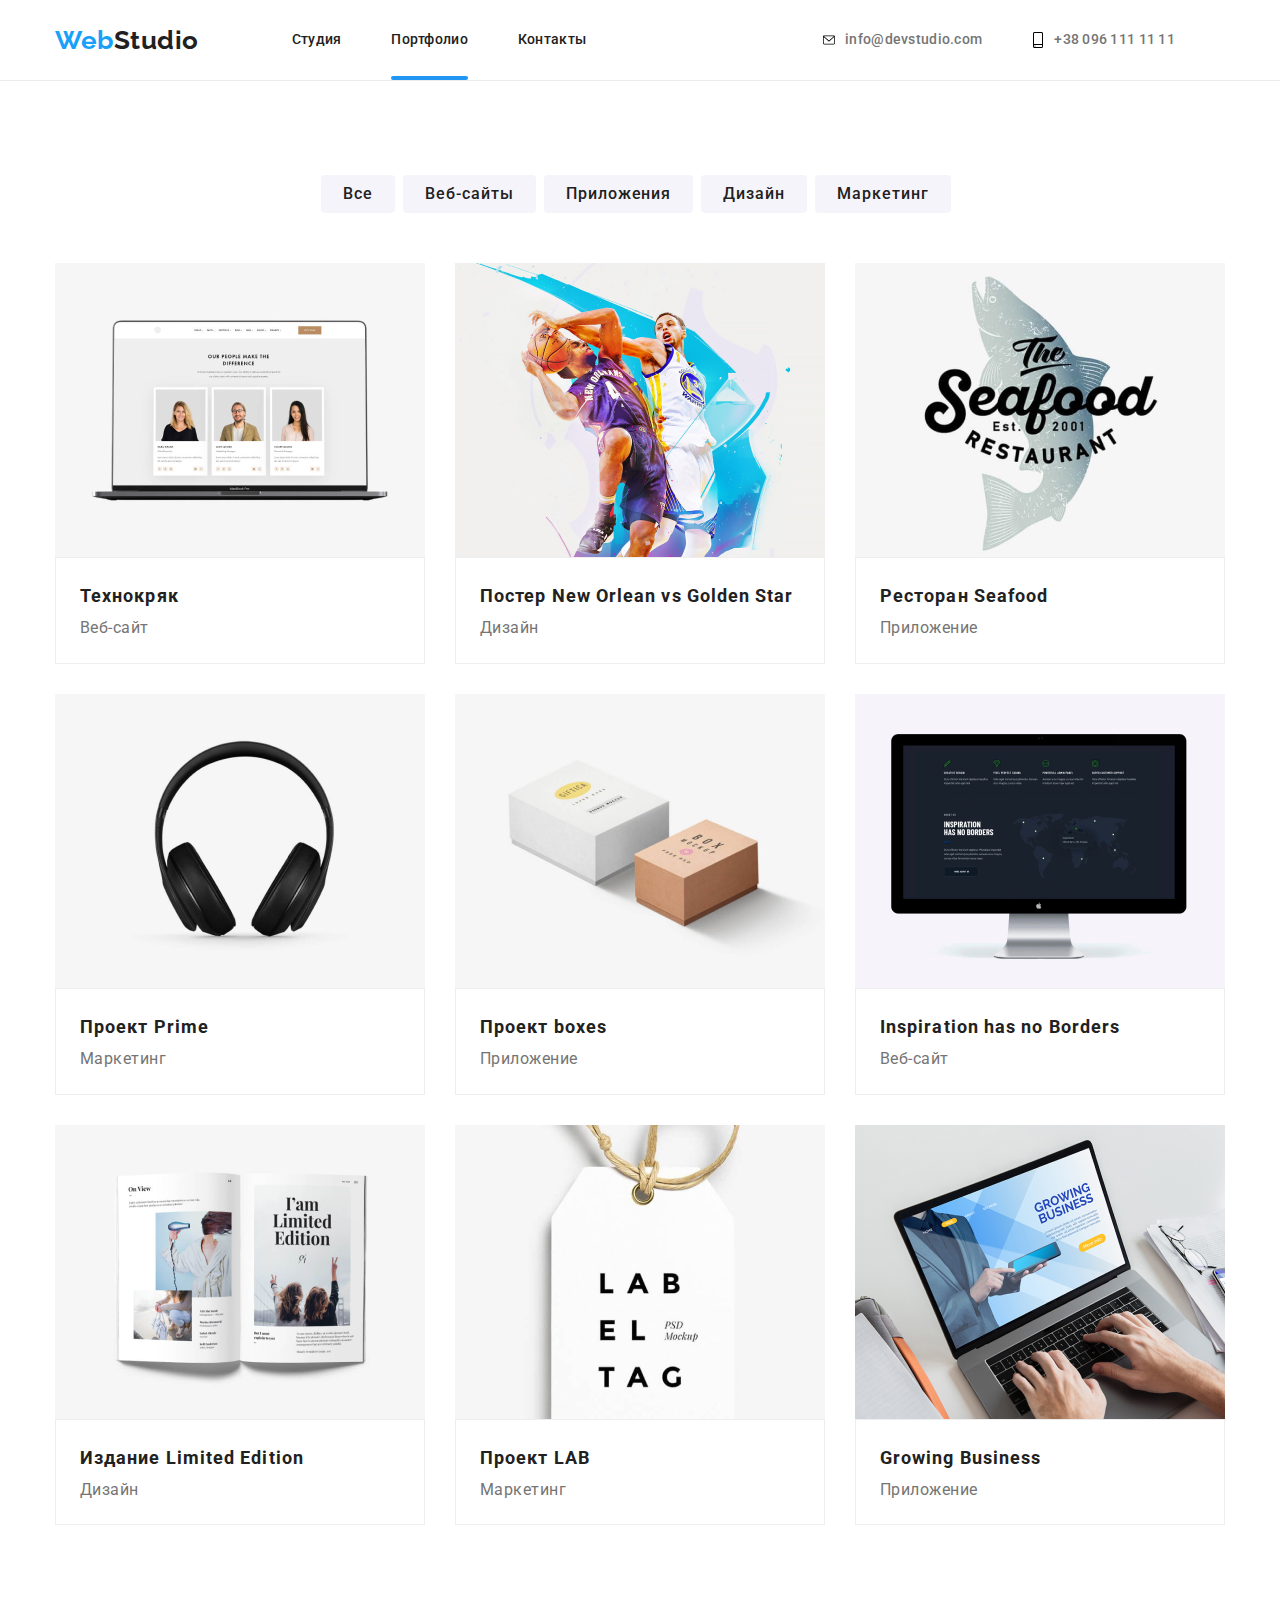
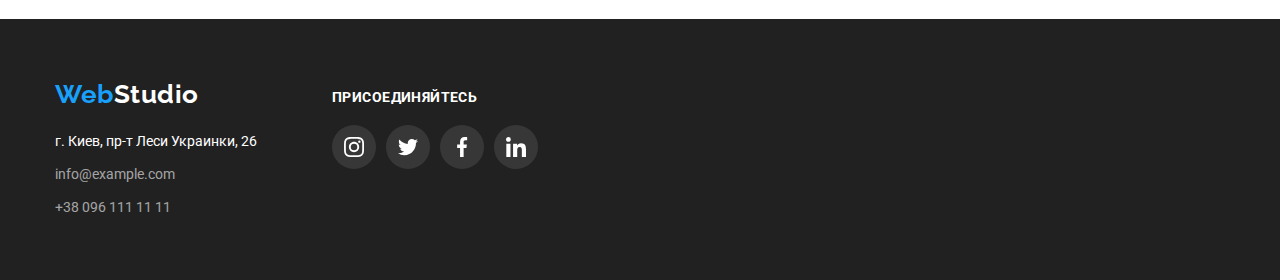
==== portfolio.html @ 01d528f2 "Initial commit" ====
<!DOCTYPE html>
<html lang="en">
<head>
    <meta charset="UTF-8">
    <meta http-equiv="X-UA-Compatible" content="IE=edge">
    <meta name="viewport" content="width=device-width, initial-scale=1.0">
    <title>Document</title>
    <style>
        li {list-style-type: none;}
    </style>
    <link href="https://fonts.googleapis.com/css2?family=Raleway:wght@700&family=Roboto:wght@400;500;700;900&display=swap" rel="stylesheet">
    <link rel="stylesheet" href="https://cdnjs.cloudflare.com/ajax/libs/modern-normalize/1.1.0/modern-normalize.min.css" integrity="sha512-wpPYUAdjBVSE4KJnH1VR1HeZfpl1ub8YT/NKx4PuQ5NmX2tKuGu6U/JRp5y+Y8XG2tV+wKQpNHVUX03MfMFn9Q==" crossorigin="anonymous" referrerpolicy="no-referrer" />
    <link rel="stylesheet" href="./css/styles.css" />

</head>
<body>
    <!-- Шапка сайта -->
    <header class="header-page">
      <div class="main-nav container">
            <a href="./index.html" class="logo"><span class="web">Web</span>Studio</a>
        <nav>
            <ul class="site-nav list">
                <li class="item-link-nav"><a href="./index.html" class="link-nav">Студия</a></li>
                <li class="item-link-nav"><a href="./portfolio.html" class="link-nav current">Портфолио</a></li>
                <li class="item-linl-nav"><a href="" class="link-nav">Контакты</a></li>
            </ul>
        </nav>

        <ul class="contact-nav list ">
            <li class="item-link-con">
                <a href="info@devstudio.com" class="link" >
                   <svg class="contact-icon" width="12" height="16">
                    <use href="./images/iconsn.svg#icon-letter"></use>
                   </svg> 
                    info@devstudio.com</a>
            </li>
            <li class="item-link-con">
                <a href="+380961111111" class="link">
                    <svg class="contact-icon" width="12" height="16">
                        <use href="./images/iconsn.svg#icon-smartphone"></use>
                    </svg>
                    +38 096 111 11 11</a>
            </li>
        </ul>
    </div>
</header>

    <main>
        <!-- Герой -->
        <section class="section-po">
            <h1 class="hero-title-hr"></h1>
        <div class="container">
            <ul class="hero-nav">
           <li class="item-hero">
               <button type="button" class="button secondary">Все</button>
            </li>
            <li class="item-hero">
                <button type="button" class="button secondary">Веб-сайты</button>
            </li>
            <li class="item-hero">
                <button type="button" class="button secondary">Приложения</button>
            </li>
            <li class="item-hero">
                <button type="button" class="button secondary">Дизайн</button>
            </li>
            <li class="item-hero">
                <button type="button" class="button secondary">Маркетинг</button>
            </li>
        </ul>
        
           <ul class="hero-nav-po"> 
            <li class="item-hero-po img">
            <a href="" class="item-hero-po_link" > 
                <div class="hero-po-box">
                   <img class="hero-po-img" src="./images/techno.jpg" alt="Технокряк" width="370">
                   <p class="hero-po-p">Ресурс предлагает комплексные предложения с разным уровнем функционала и сервисов. 
                    Все это позволит посетителю получить исчерпывающие сведения о компании или частном лице.
                </p>
                  </div>
                   <div class="border-po">
                   <h2 class="title-po">Технокряк</h2>
                   <p class="text-po">Веб-сайт</p>
                </div>
            </a> 
               </li>

               <li class="item-hero-po img">
                <a href="" class="item-hero-po_link" > 
                    <div class="hero-po-box">
                   <img class="hero-po-img" src="./images/ball.jpg" alt="Мяч" width="370">
                   <p class="hero-po-p">Ресурс предлагает комплексные предложения с разным уровнем функционала и сервисов. 
                    Все это позволит посетителю получить исчерпывающие сведения о компании или частном лице.
                </p>
                </div>
                   <div class="border-po">
                   <h2 class="title-po">Постер New Orlean vs Golden Star</h2>
                   <p class="text-po">Дизайн</p>
                </div>
                </a>
               </li>

               <li class="item-hero-po img">
                <a href="" class="item-hero-po_link" > 
                    <div class="hero-po-box">
                   <img class="hero-po-img" src="./images/seafood.jpg" alt="Ресторан" width="370">
                   <p class="hero-po-p">Ресурс предлагает комплексные предложения с разным уровнем функционала и сервисов. 
                    Все это позволит посетителю получить исчерпывающие сведения о компании или частном лице.
                </p>
                    </div>
                   <div class="border-po">
                   <h2 class="title-po">Ресторан Seafood</h2>
                   <p class="text-po">Приложение</p>
                </div>
                </a>
               </li>

               <li class="item-hero-po img">
                <a href="" class="item-hero-po_link" > 
                    <div class="hero-po-box">
                   <img class="hero-po-img" src="./images/prime.jpg" alt="Проект музыка" width="370">
                   <p class="hero-po-p">Ресурс предлагает комплексные предложения с разным уровнем функционала и сервисов. 
                    Все это позволит посетителю получить исчерпывающие сведения о компании или частном лице.
                </p>
                    </div>
                   <div class="border-po">
                   <h2 class="title-po">Проект Prime</h2>
                   <p class="text-po">Маркетинг</p>
                </div>
                </a>
               </li>

               <li class="item-hero-po img">
                <a href="" class="item-hero-po_link" > 
                    <div class="hero-po-box">
                   <img class="hero-po-img" src="./images/boxes.jpg" alt="Проект коробки" width="370">
                   <p class="hero-po-p">Ресурс предлагает комплексные предложения с разным уровнем функционала и сервисов. 
                    Все это позволит посетителю получить исчерпывающие сведения о компании или частном лице.
                </p>
                    </div>
                   <div class="border-po">
                   <h2 class="title-po">Проект boxes</h2>
                   <p class="text-po">Приложение</p>
                </div>
                </a>
               </li>

               <li class="item-hero-po img">
                <a href="" class="item-hero-po_link" > 
                    <div class="hero-po-box">
                   <img class="hero-po-img" src="./images/inspiration.jpg" alt="Вдохновение" width="370">
                   <p class="hero-po-p">Ресурс предлагает комплексные предложения с разным уровнем функционала и сервисов. 
                    Все это позволит посетителю получить исчерпывающие сведения о компании или частном лице.
                </p>
                    </div>
                   <div class="border-po">
                   <h2 class="title-po">Inspiration has no Borders</h2>
                   <p class="text-po">Веб-сайт</p>
                </div>
                </a>
               </li>

               <li class="item-hero-po img">
                <a href="" class="item-hero-po_link" > 
                    <div class="hero-po-box">
                   <img class="hero-po-img" src="./images/edition.jpg" alt="Издание" width="370">
                   <p class="hero-po-p">Ресурс предлагает комплексные предложения с разным уровнем функционала и сервисов. 
                    Все это позволит посетителю получить исчерпывающие сведения о компании или частном лице.
                </p>
                    </div>
                   <div class="border-po">
                   <h2 class="title-po">Издание Limited Edition</h2>
                   <p class="text-po">Дизайн</p>
                </div>
                </a>
               </li>

               <li class="item-hero-po img">
                <a href="" class="item-hero-po_link" > 
                    <div class="hero-po-box">
                   <img class="hero-po-img" src="./images/lab.jpg" alt="Проект Lab" width="370">
                   <p class="hero-po-p">Ресурс предлагает комплексные предложения с разным уровнем функционала и сервисов. 
                    Все это позволит посетителю получить исчерпывающие сведения о компании или частном лице.
                </p>
                    </div>
                   <div class="border-po">
                   <h2 class="title-po">Проект LAB</h2>
                   <p class="text-po">Маркетинг</p>
                </div>
                </a>
               </li>

               <li class="item-hero-po img">
                <a href="" class="item-hero-po_link" > 
                    <div class="hero-po-box">
                   <img class="hero-po-img" src="./images/business.jpg" alt="Рост бизнеса" width="370">
                   <p class="hero-po-p">Ресурс предлагает комплексные предложения с разным уровнем функционала и сервисов. 
                    Все это позволит посетителю получить исчерпывающие сведения о компании или частном лице.
                </p>
                    </div>
                   <div class="border-po">
                   <h2 class="title-po">Growing Business</h2>
                   <p class="text-po">Приложение</p>
                </div>
                </a>
               </li>
           </ul> 
        </div>
        </section>
    </main>
    <!-- Футер -->
    <footer class="footer">
        <section class="footer-nav container">
        <div>
            <div class="webfoot">
            <a href="./index.html" class="logo footer footer-po"><span class="web">Web</span>Studio</a>
        </div>
            <address>
         <nav>
            <ul class="list-footer">
                <li class="map-mail">
                    <a href="https://bit.ly/3pXMvUd" target="_blank" rel="noopener noreferrer" class="maps-link">г. Киев, пр-т Леси Украинки, 26</a>
                </li>
                <li class="map-mail">
                    <a class="address-link" href="mailto:info@devstudio.com">info@example.com</a>
                </li>
                <li>
                    <a href="tel:+380961111111" class="address-link">+38 096 111 11 11</a>
                </li>
            </ul>
        </nav>
            </address>
        </div>
        <div class="footer-social">
            <p class="footer-social-text">присоединяйтесь</p>
            <ul class="footer-social-icon">
             <li>
                 <a class="footer-social-link" href="">
                    <svg width="20" height="20">
                        <use href="./images/iconsn.svg#icon-instagram"></use>
                    </svg>
                 </a>
            </li>
            <li>
                <a class="footer-social-link" href="">
                   <svg width="20" height="20">
                       <use href="./images/iconsn.svg#icon-twitter"></use>
                   </svg>
                </a>
           </li>
           <li>
            <a class="footer-social-link" href="">
               <svg width="20" height="20">
                   <use href="./images/iconsn.svg#icon-facebook"></use>
               </svg>
            </a>
       </li>
       <li>
        <a class="footer-social-link" href="">
           <svg width="20" height="20">
               <use href="./images/iconsn.svg#icon-linkedin-"></use>
           </svg>
        </a>
    </li>
            </ul>
        </div>
        </section>
    </footer>
</body>
</html>
---- css/styles.css ----
/* цвет основного текста #757575 */
/* вторичный цвет текста #212121 */
/* белый цвет #FFFFFF */
/* вторичный цвет фона #2196F3 */
/* цвет возрата #18a0fb */
/* цвет кнопок #F5F4FA */
/* цвет иконки #AFB1B8*/



:root {
    --primary-text-color:#757575;
    --title-text-color:#212121;
    --primary-white-color:#ffffff;
    --accent-color:#18a0fb;
    --secondary-background-color:#F5F4FA;
    --button-color:#F5F4FA;
    --icon-color:#AFB1B8;
    --cubic:cubic-bezier(0.4, 0, 0.2, 1)
}

html{
    box-sizing: border-box;
    line-height: 0;
}

*, *::before, *::after{
    box-sizing: border-box;
    padding: 0;
    margin: 0;
}
/*--
h1,h2,h2,h3,h4,h5,h6{
    padding: 0;
    margin: 0;
}

ul,p {
    margin: 0;
    padding: 0;
    list-style: none;
}
--*/

/* Body */

body{background-color:var(--primary-white-color); 
    color:var(--title-text-color);
     font-family: 'Roboto', sans-serif;
      text-decoration: none;
    font-style: normal;
font-weight: 700;
font-size: 14px;
margin: 0;
}

.container {
    margin-left: auto;
    margin-right: auto;
    width: 1200px;
    padding-left: 15px ;
    padding-right: 15px;
   

}

/* Header */
.header-page{
    border-bottom: 1px solid #ECECEC;
}
/* Main-nav */
.main-nav {
    display: flex;
    align-items: center;
    
}

.logo{color: var(--title-text-color); font-family: 'Raleway', sans-serif; 
    font-weight: 700;
    font-size: 26px;
    line-height: 1.19;
text-decoration: none;
letter-spacing: 0.02em;}

.logo-footer{color: var(--primary-white-color); font-family: 'Raleway', sans-serif; 
    font-weight: 700;
    font-size: 26px;
    line-height: 1.19;
text-decoration: none;
letter-spacing: 0.03em;
}

.logo:hover {color:var(--accent-color);}
.logo>.web{color: var(--accent-color);}
.link {text-decoration: none; 
    color: var(--title-text-color); }
.link:hover, .link:focus {color: var(--accent-color);}



/* Site nav */

.list{
    padding: 0;
    margin:0;
    list-style: none;   
}
.site-nav{
    display: flex;
    margin-top: 0;
    margin-bottom: 0;
    margin-left: 93px;
}

.link-nav {color:var(--title-text-color);
    font-family: 'Roboto';
    font-weight: 500;
    font-size: 14px;
    line-height: 1.14;
    letter-spacing: 0.02em;
    text-decoration:none;
    letter-spacing: 0.02em;
/*--margin-right: 50px;
margin-left: 50px;--*/
display: block;
padding-top: 32px;
padding-bottom: 32px;
position: relative;
transition: 250ms cubic-bezier(0.4, 0, 0.2, 1);}

.link-nav::after{
    content: "";
    position: absolute;
    display: block;
    bottom: 0;
    width: 100%;
    height: 4px;
    background: #2196f3;
    border-radius: 2px;
    opacity: 0;
    transition: opacity 250ms cubic-bezier(0.4, 0, 0.2, 1);
}
.link-nav:hover::after{
    opacity: 1;
}

.current::after{
    opacity: 1;
}
/*--.item-link-nav{
    margin-right: 50px;
}--*/
.item-link-nav:not(:last-child){
    margin-right: 50px;
}
 .link-nav:hover,.link-nav:focus { color: var(--accent-color); 
        text-decoration: none;
    } 

    .link {color:var(--primary-text-color);
font-family: 'Roboto';
font-weight: 500;
font-size: 14px;
line-height: 1.14;
letter-spacing: 0.02em;
text-decoration:none;
display: flex;
margin-right: 50px;
justify-content: center;
align-items: center;
position: relative;
padding: 30px 0;
}
.link::after{
    content: "";
    position: absolute;
    display: block;
    bottom: 0;
    width: 100%;
    height: 4px;
    background: #2196f3;
    border-radius: 2px;
    opacity: 0;
    transition: opacity 250ms cubic-bezier(0.4, 0, 0.2, 1);
}
.link:hover::after{
    opacity: 1;
}



 .contact-icon{
    margin-right: 10px;
 }   
    

.link:hover,.link:focus { color: var(--accent-color); 
    text-decoration: none; 
}
.contact-nav{
    display: flex;
    margin-top: 0;
    margin-bottom: 0;
    margin-left: auto;
}
.item-link-con:not(:last-child){
    margin-left: 50px;
}
.contact-nav .link:hover, 
.contact-nav .link:focus{
    fill:var(--accent-color)
}
/* Hero */


.hero.section{padding: 200px 0;
    background-color: var(--title-text-color);
    text-align: center;
    height: 600px;
    max-width: 1600px;
    margin-left: auto;
    margin-right: auto;
    background-image: linear-gradient(to right, rgba(47, 48, 58, 0.4), rgba(47, 48, 58, 0.4)), url(../images/back.jpg);
    background-repeat: no-repeat;
    background-position: center;
    background-size: cover;
}

    .hero-title {color: var(--primary-white-color); 
    cursor: pointer; 
    font-family: 'Roboto';
    font-style: normal;
    font-weight: 900;
    font-size: 44px;
    line-height:1.36;
    letter-spacing: 0.06em;
    text-transform: uppercase;
    margin: 0;
    margin-bottom: 30px;
    text-align: center;
    min-width: 690px;
    
    
    
}

.visually-hidden{
    position: absolute;
    width: 1px;
    height: 1px;
    margin: -1px;
    border: 0;
    padding: 0;
    white-space: nowrap;
    clip-path: inset(100%);
    clip: rect(0 0 0 0);
    overflow: hidden;
}

/*-- .wrapper {max-width: 696px;
}--*/

.hero-title-hr {background-color: var(--primary-white-color);}

.title-first {color:var(--title-text-color);
    background-color: var(--primary-white-color);
    cursor: pointer;
    text-align: center;}

/* Button */

.button {color:var(--primary-white-color); 
    background-color: var(--accent-color);
    font-family: 'Roboto';
    font-weight: 500;
    font-size: 16px;
    line-height: 1.63;
    align-items: center;
    letter-spacing: 0.06em;
    padding: 10px 32px;
    border-radius: 4px;
text-decoration: none;
cursor: pointer;
text-align: center;
transition: 250ms cubic-bezier(0.4, 0, 0.2, 1)

}
.button.usl{color: var(--primary-white-color);
    background-color: var(--accent-color);
    border: #18a0fb;
    cursor: pointer;
    text-align: center;
}
.button.usl:hover{
    background-color: #afb1b8;
    box-shadow: 0px 3px 1px rgba(0, 0, 0, 0.1), 0px 1px 2px rgba(0, 0, 0, 0.08), 0px 2px 2px rgba(0, 0, 0, 0.12);
}
.button.primary {color:var(--title-text-color);
    background-color: var(--button-color);
    border: #18a0fb;
     cursor: pointer;
     text-align: center;
}
.button.primary:hover{background-color:var(--accent-color);
    color: var(--primary-white-color);
     box-shadow: 0px 3px 1px rgba(0, 0, 0, 0.1), 0px 1px 2px rgba(0, 0, 0, 0.08), 0px 2px 2px rgba(0, 0, 0, 0.12);}
.button.secondary {color:var(--title-text-color);
     background-color: var(--button-color) ;
     border: #F5F4FA;
     cursor: pointer;
    padding: 6px 22px}
.button.secondary:hover{background-color: var(--accent-color);
    color: var(--primary-white-color);
    box-shadow: 0px 3px 1px rgba(0, 0, 0, 0.1), 0px 1px 2px rgba(0, 0, 0, 0.08), 0px 2px 2px rgba(0, 0, 0, 0.12);}

 .backdrop{
    position: fixed;
    top: 0;
    left: 0;
    width: 100%;
    height: 100%;
    background: rgba(0, 0, 0, 0.2);
    z-index: 3;
    transition: opacity 250ms cubic-bezier(0.4, 0, 0.2, 1);
 }  
 .backdrop.is-hidden{
    opacity: 0;
    pointer-events: none;
    visibility: hidden;
 } 
.modal{
    position: absolute;
    top: 50%;
    left: 50%;
    transform: translate(-50%, -50%);
    width: 528px;
    height: 581px;
    background: var(--primary-white-color);
    box-shadow: 0px 1px 3px rgb(0 0 0 / 12%), 0px 1px 1px rgb(0 0 0 / 14%), 0px 2px 1px rgb(0 0 0 / 20%);
    border-radius: 4px;
}
.close{
    position: fixed;
    top: 8px;
    right: 8px;
    width: 30px;
    height: 30px;
    border: 1px solid rgba(0, 0, 0, 0.1);
    border-radius: 50%;
    fill: #212121;
}
.icon-close{
    display: block;
    position: absolute;
    margin: auto;
    top: 0;
    bottom: 0;
    right: 0;
    left: 0;

}

/* Section-pr */

.section-title-pr{background-color: var(--primary-white-color);}
/*--.section-pr{ background-color:var(--primary-white-color);
    display: flex;}--*/
    .section-pr{
        display: flex;
        justify-content: space-between;
        flex-wrap: wrap;
    }
.prem { padding-top: 94px;
    padding-bottom: 94px;}
.section.no-padding { padding-top: 0;
    padding-bottom: 0;}
   
.title-pr{color: var(--title-text-color);
    font-family: 'Roboto';
    font-style: normal;
    font-weight: 700;
    font-size: 14px;
    line-height: 1.14;
    letter-spacing: 0.03em;
    text-transform: uppercase;
    margin-bottom: 10px;
}

.text-pr{color: var(--primary-text-color);
    font-family: 'Roboto';
    font-style: normal;
    font-weight: 400;
    font-size: 14px;
    line-height: 1.7;
    letter-spacing: 0.03em;
text-transform: none;}
.prem-logo{
    display: flex;
    justify-content: center;
    padding: 25px 100px;
    border-radius: 4px;
    background-color: #F5F4FA;
    margin-bottom: 30px;
}
/*--.icon-prem{
    width: 70px;
    height: 70px;
}--*/
.item-pr{
    width: calc((100% - 3 * 30px)/4);
}
.item-pr:not(:last-child){
    margin-right: 30px;
}

.item-pr::before{
    display: block;
    content: "";
    height: 120px;
    border-radius: 4px;
    background-size: contain;
    background-repeat: no-repeat;
    background-position: center;
    background-color: #F5F4FA;
    margin-bottom: 30px;
}
.icon-antenna::before{
    background-image: url(../images/antenna.svg);
    background-size: 70px;
    background-position: center;
}
.icon-clock::before{
    background-image: url(../images/clock.svg);
    background-size: 70px;
    background-position: center;
}
.icon-diagram::before{
    background-image: url(../images/diagram.svg);
    background-size: 70px;
    background-position: center;
}
.icon-astronaut::before{
    background-image: url(../images/astronaut.svg);
    background-size: 70px;
    background-position: center;
}
/* Section-do */
.section-do { padding-top: 0;
    padding-bottom: 94px;}

.section-title-do{color: var(--title-text-color);
background-color: var(--primary-white-color);
font-family: 'Roboto';
font-style: normal;
font-weight: 700;
font-size: 36px;
line-height: 1.16;
letter-spacing: 0.03em;
text-align: center;
margin-bottom: 50px;}

.section-list-do.list {padding-top: 50px;
    padding-bottom: 94px;}
.section-list-do {
    display: flex;
}
.overlay{
    position: absolute;
    bottom: 0;
    width: 100%;
    height: 70px;
    background: rgba(47, 48, 58, 0.8);
    transition: transform 250ms ease;
}
.overlay>p{
    font-weight: 700;
    font-size: 14px;
    line-height: 16px;
    padding-top: 27px;
    text-align: center;
    letter-spacing: 0.03em;
    text-transform: uppercase;
    color: #FFFFFF;
}
.item-do {
    width: calc((100% - 2 * 30px)/3);
position: relative;
}
/*-- .do{
    position: relative;
} --*/


.item-do:not(:last-child){
    margin-right: 30px;
}
/* Section-com */
.section-comanda {background-color: var(--secondary-background-color);
padding-top: 94px;
padding-bottom: 94px;}

.section-title-com {color: var(--title-text-color);
    background-color: var(--secondary-background-color);
    font-family: 'Roboto';
    font-style: normal;
    font-weight: 700;
    font-size: 36px;
    line-height: 1.16;
    letter-spacing: 0.03em;
    text-align: center;
    margin-bottom: 50px;
}

    

.section-com{background-color:#F5F4FA;
    display: flex;
}
.item-com {
    width: calc((100% - 3 * 30px)/4);
    box-shadow: 0px 1px 3px rgb(0 0 0 / 12%), 0px 1px 1px rgb(0 0 0 / 14%), 0px 2px 1px rgb(0 0 0 / 20%);
    border-radius: 0px 0px 4px 4px;
}
.item-com:not(:last-child){
    margin-right: 30px;
}
.title-com{ color: var(--title-text-color);
    font-family: 'Roboto';
    font-style: normal;
    font-weight: 500;
    font-size: 16px;
    letter-spacing: 0.03em;
    line-height: 1.18;}

.text-com{ color: var(--primary-text-color);
    font-family: 'Roboto';
    font-style: normal;
    font-weight: 400;
    font-size: 16px;
    letter-spacing: 0.03em;
    line-height: 1.18;
    margin-top: 10px;
/*--padding-bottom: 30px;--*/}
.section-com .text-com{
    margin-bottom: 16px;
}
.border-com{
    padding-top:30px;
    padding-bottom: 30px;
    text-align: center;
    background-color:var(--primary-white-color);
    border-radius: 0px 0px 4px 4px;
}
.net{
    display: flex;
    justify-content: center;
    padding: 0;
    align-items: center;
}
.network{
    text-decoration: none;
    display: inline-block;
    justify-content: center;
    text-align: center;
    align-items: center;
    padding: 0;
}
.network:not(:last-child){
    margin-right: 10px;
}

.a{
    text-decoration: none;
    font-style: normal;
}
.social{
    width: 44px;
    height: 44px;
    border-radius: 50%;
    display: flex;
    justify-content: center;
    align-items: center;
    text-align: center;
   fill: var(--icon-color);
   background-color: var(--primary-white-color);
   transition: 250ms cubic-bezier(0.4, 0, 0.2, 1);
}
.social:hover, .social:focus{
    background-color: var(--accent-color);
    fill: var(--primary-white-color);
}

/* Постоянные клиенты */

.section-clients{ 
    padding-top: 94px;
    padding-bottom: 94px;
}
.clients-heading{
    text-align: center;
    font-weight: 700;
    font-size: 36px;
    line-height: 1.16;
    text-align: center;
    letter-spacing: .03em;
    color: var(--title-text-color);
    margin-bottom: 50px;
}
.client{
    display: flex;
    justify-content: center;
    text-align: center;
}
.client-item:not(:last-child){
    margin-right: 30px;
}
.a{
    text-decoration: none;
    font-style: normal;
}
.client-link{
    width: 170px;
    height: 92px;
    border: 1px solid #afb1b8;
    border-radius: 4px;
    display: flex;
    align-items: center;
    justify-content: center;
    fill: var(--icon-color);
    transition: 250ms cubic-bezier(0.4, 0, 0.2, 1)
}

.client-link:hover,
.client-link:focus{
    background-color: var(--primary-white-color);
    border: 1px solid #18a0fb;
    fill: var(--accent-color);
}


 .client-image{
    width: 106px;
    height: 60px;
    
}

/* Footer */

.footer-nav{
     display: flex;
}
.list-footer {font-style: normal;
list-style: none;
font-weight: 400;
font-size: 14px;
line-height: 1.71;
}
.footer {background-color:var(--title-text-color);
    color: var(--primary-white-color);
    padding-top: 60px;
    padding-bottom: 60px ;}
.maps-link {background-color: var(--title-text-color);
    color: var(--primary-white-color); 
    text-decoration: none;}
.address-link{color: rgba(255, 255, 255, 0.6);
    text-decoration: none;}
.address-link:hover, .address-link:focus{color: var(--accent-color);}

.webfoot{
    margin-bottom: 20px;
}
.map-mail{
    margin-bottom: 9px;

}
.footer-social{
    margin-left: 75px;
}
.footer-social-text{
    font-weight: 700;
    font-size: 14px;
    line-height: 16px;
    letter-spacing: 0.03em;
    text-transform: uppercase;
    color: var(--white-text-color);
    margin-bottom: 20px;
    padding-top: 10px;
}
.footer-social-icon{
    display: flex;
    align-items: center;
}
.footer-social-link{
    display: flex;
    justify-content: center;
    align-items: center;
    border-radius: 50%;
    background: rgba(255,255,255,.1);
    width: 44px;
    height: 44px;
    fill: var(--primary-white-color);
    transition: 250ms cubic-bezier(0.4, 0, 0.2, 1)
}
.footer-social-icon li:not(:last-child){
    margin-right: 10px;
}
.footer-social-link:hover,
.footer-social-link:focus{
    background-color: var(--accent-color);
    fill: var(--primary-white-color);
}
/*-- here start --*/
.footer-submit{
    margin-left: 95px;
}
.submit-title{
    padding-top: 10px;
    margin-bottom: 20px;
    text-align: start;
    font-family: "Roboto";
    font-style: normal;
    font-weight: 700;
    font-size: 14px;
    line-height: 16px;
    letter-spacing: .03em;
    text-transform: uppercase;
    color: #fff;

}
.submit-form{
    display: flex;
}
.form-input{
    padding-left: 10px;
    width: 358px;
    height: 50px;
    background: #2f303a;
    color: rgba(255,255,255,.6);
    border: 1px solid rgba(255,255,255,.3);
    border-radius: 4px;
    filter: drop-shadow(0px 4px 4px rgba(0, 0, 0, 0.15));
}
.input{
    font-family: inherit;
    font-size: 100%;
    line-height: 1.15;
    margin: 0;
}
.submit-button{
    display: flex;
    justify-content: center;
    align-items: center;
    margin-left: 12px;
    width: 200px;
    height: 50px;
    font-weight: 700;
    font-size: 16px;
    line-height: 30px;
    background: var(--accent-color);
    border-radius: 4px;
    color: var(--primary-white-color);
    box-shadow: 0px 4px 4px rgb(0 0 0 / 15%);
    cursor: pointer;
    border: none;
}
.submit-icon{
    fill:#F5F4FA;
    margin-left: 10px;
}
/* Page Portfolio */

/* Hero */
.hero-nav {
    display: flex;
    align-items: center;
    justify-content: center;
    margin-bottom: 50px;
   
    
}
.item-hero { 
     margin-right: 8px;
     
}
 
/* Section-po */
.hero-nav-po {
    display: flex;
    flex-wrap: wrap;
    align-items: center;
    justify-content: center;
   /*-- margin-left: auto;
    margin-right: auto; --*/
}
.section-po{
    padding-top: 94px;
    padding-bottom: 94px;
    }
        
        
    .item-hero-po {
        width: calc((100% - 2 * 30px)/3);  
        margin-bottom: 30px;
        
    }
    
    .item-hero-po img{ 
        display: block;
    }

  
    .item-hero-po:not(:last-child){
        margin-right: 30px;
    }

   .item-hero-po:nth-child(3n){
        margin-right: 0;
    } 
    .item-hero-po:nth-child(7){
        margin-bottom: 0;
    } 
    .item-hero-po:nth-child(8){
        margin-bottom: 0;
    } 
    .item-hero-po:nth-child(9){
        margin-bottom: 0;
    } 
    .item-hero-po_link{
        display: inline-block;
        text-decoration: none;
        transition: box-shadow 250ms 250ms cubic-bezier(0.4, 0, 0.2, 1);
    }
    .item-hero-po_link:hover,
    .item-hero-po_link:focus{
        box-shadow: 0px 1px 1px rgba(0, 0, 0, 0.12), 0px 4px 4px rgba(0, 0, 0, 0.06), 1px 4px 6px rgba(0, 0, 0, 0.16);
    }
   /*-- .item-hero-po:hover{
        box-shadow: 0px 1px 1px rgba(0, 0, 0, 0.12), 0px 4px 4px rgba(0, 0, 0, 0.06), 1px 4px 6px rgba(0, 0, 0, 0.16);
    } --*/
    .item-hero-po_link:hover .hero-po-p{
        transform: translateY(100%);
    }
  .hero-po-box{
    position: relative;
    overflow: hidden;
  }
.hero-po-img{
    display: block;
}
.hero-po-p{
    position: absolute;
    width: 100%;
    height: 100%;
    top: -100%;
    left: 0;

    margin-top: 0;
    margin-bottom: 0;
    padding: 63px 24px;
    text-align: left;

    font-style: normal;
    font-weight: 400;
    font-size: 18px;
    line-height: 1.56;
    letter-spacing: 0.03em;

    background-color: var(--accent-color);
    color: var(--primary-white-color);

    opacity: 1;
    transform: translateY(200%);
    transition: transform 250ms var(--cubic);
}
    .border-po {
        border: 1px solid #EEEEEE;
        padding-left: 24px;
        padding-bottom: 20px;
        padding-top: 20px ;
        padding-right: 24px;
       
        
        
    }
    .title-po {color: var(--title-text-color);
    background-color: var(--primary-white-color);
    font-family: 'Roboto';
    font-style: normal;
    font-weight: 700;
    font-size: 18px;
    letter-spacing: 0.06em;
    line-height: 2;}

.text-po{color:var(--primary-text-color);
    background-color: var(--primary-white-color);
    font-family: 'Roboto';
    font-style: normal;
    font-weight: 400;
    font-size: 16px;
    letter-spacing: 0.03em;
    line-height: 1.8;}
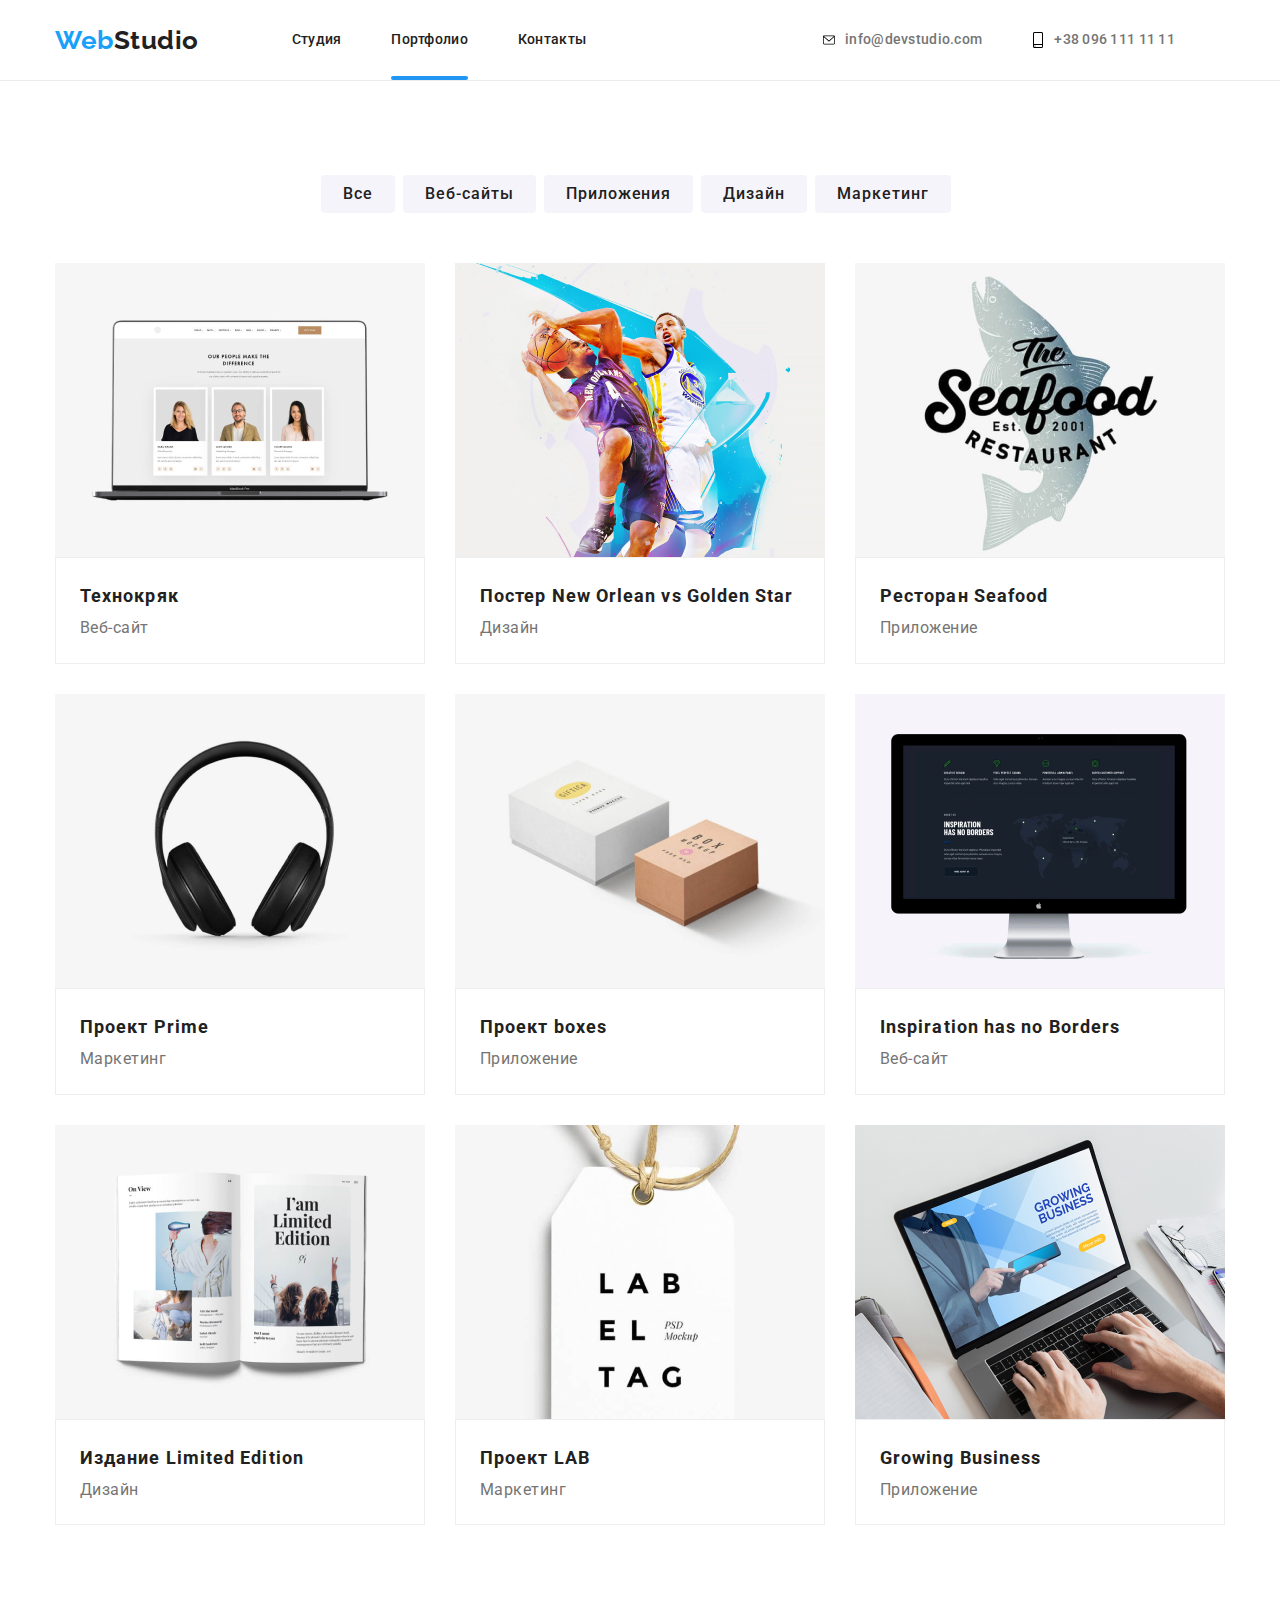
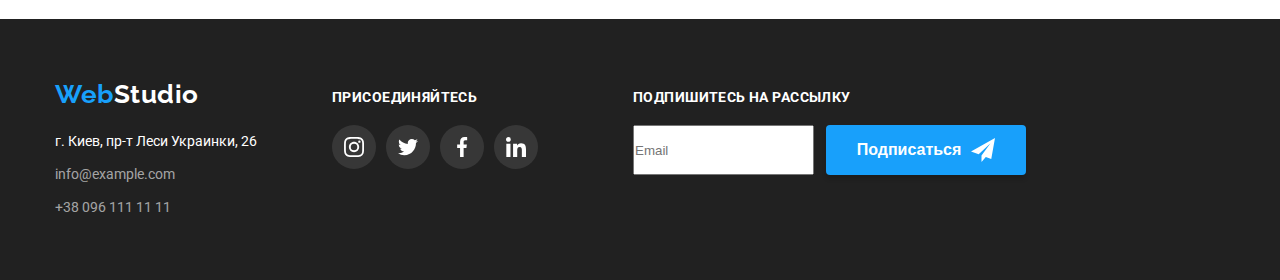
==== commit 25a78f59: "update css" ====
--- a/portfolio.html
+++ b/portfolio.html
@@ -263,6 +263,22 @@
     </li>
             </ul>
         </div>
+    </div>
+    <div class="footer-submit">
+     <h2 class="submit-title">Подпишитесь на рассылку</h2>  
+     <form action="#">
+     <div class="submit-form">
+      <label for="email"></label>  
+      <input type="email" name="email" id="email" placeholder="Email">
+      <button type="submit" class="submit-button">
+        Подписаться
+        <svg class="submit-icon" width="24" height="24">
+            <use href="./images/symbol-sub.svg#icon-icon-send"></use>
+        </svg>
+      </button>
+     </div>   
+     </form>
+    </div>
         </section>
     </footer>
 </body>
--- a/css/styles.css
+++ b/css/styles.css
@@ -732,20 +732,30 @@
 }
 .form-input{
     padding-left: 10px;
-    width: 358px;
     height: 50px;
     background: #2f303a;
     color: rgba(255,255,255,.6);
     border: 1px solid rgba(255,255,255,.3);
     border-radius: 4px;
     filter: drop-shadow(0px 4px 4px rgba(0, 0, 0, 0.15));
-}
-.input{
+    width: 358px;
+}
+ .input{
     font-family: inherit;
     font-size: 100%;
     line-height: 1.15;
     margin: 0;
-}
+    width: 358px;
+    padding-left: 10px;
+    height: 50px;
+    background: #2f303a;
+    color: rgba(255,255,255,.6);
+    border: 1px solid rgba(255,255,255,.3);
+    border-radius: 4px;
+    filter: drop-shadow(0px 4px 4px rgba(0, 0, 0, 0.15));
+}
+    
+
 .submit-button{
     display: flex;
     justify-content: center;
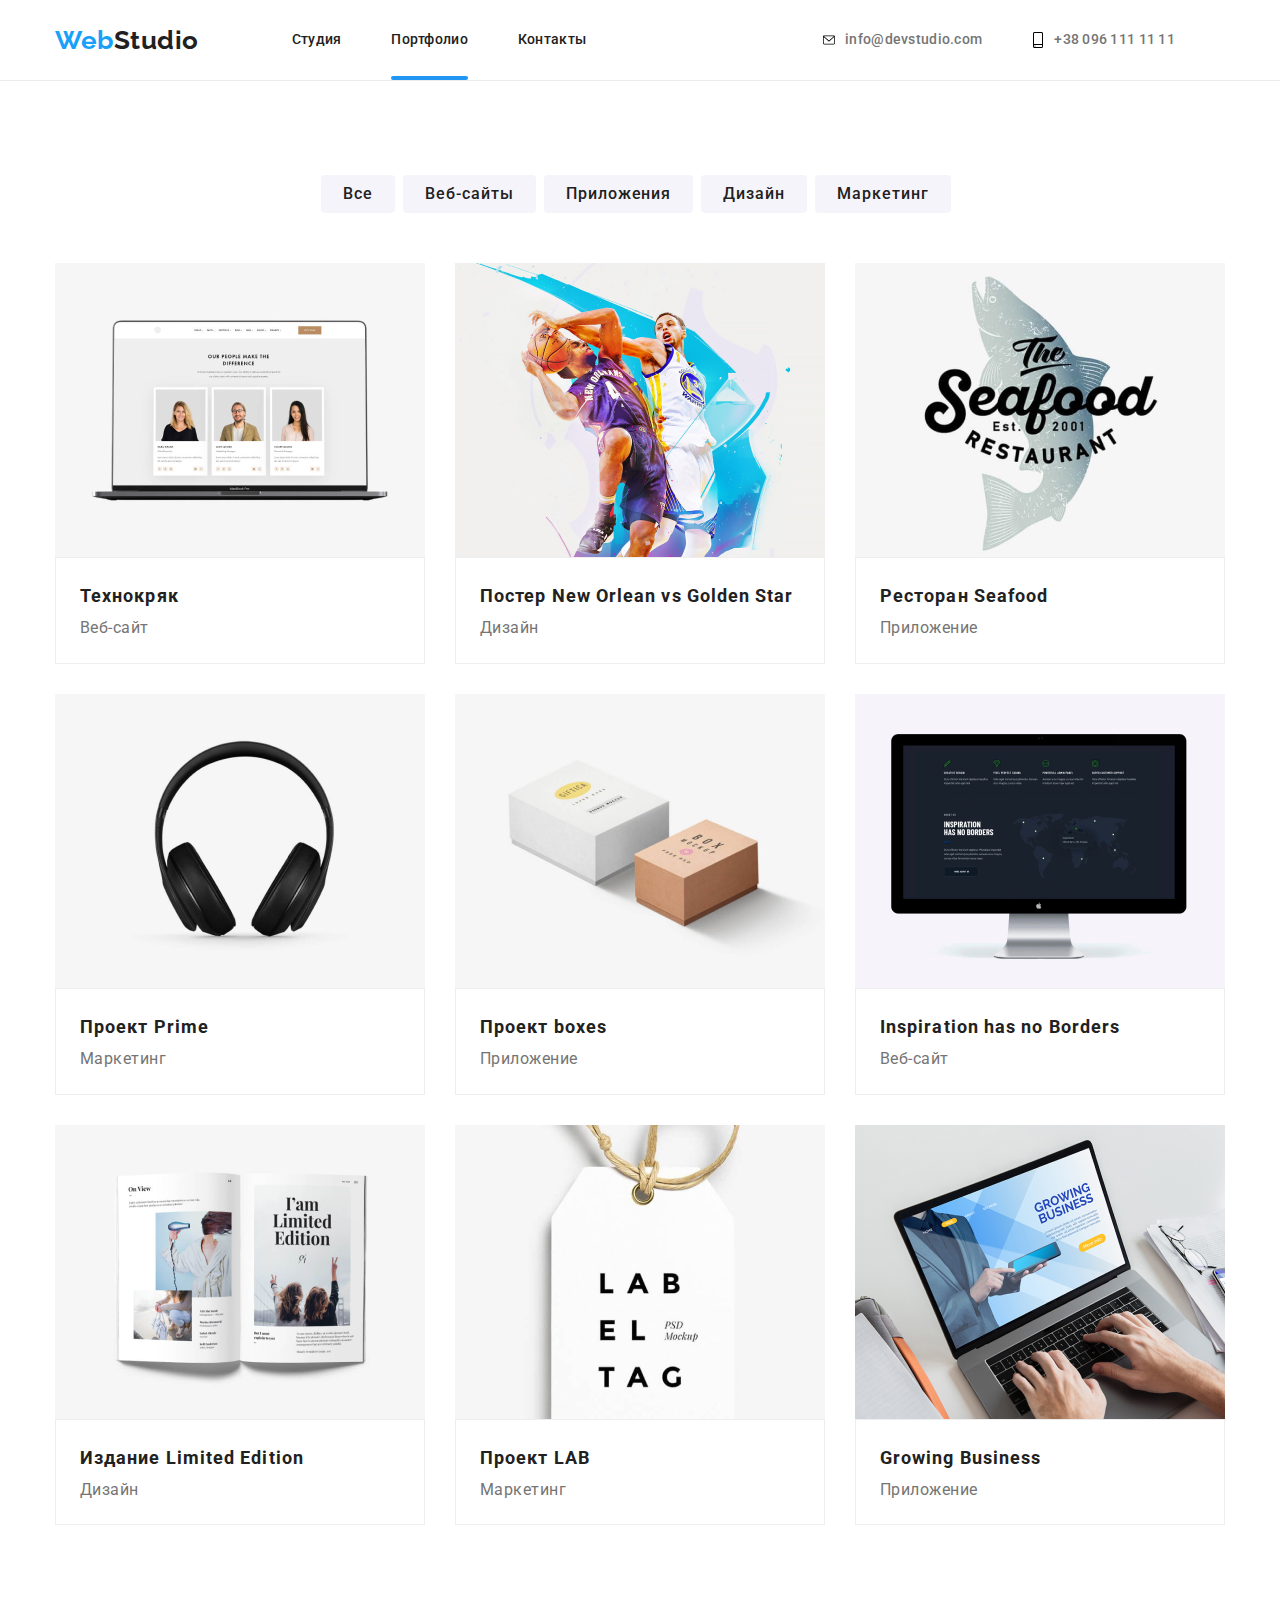
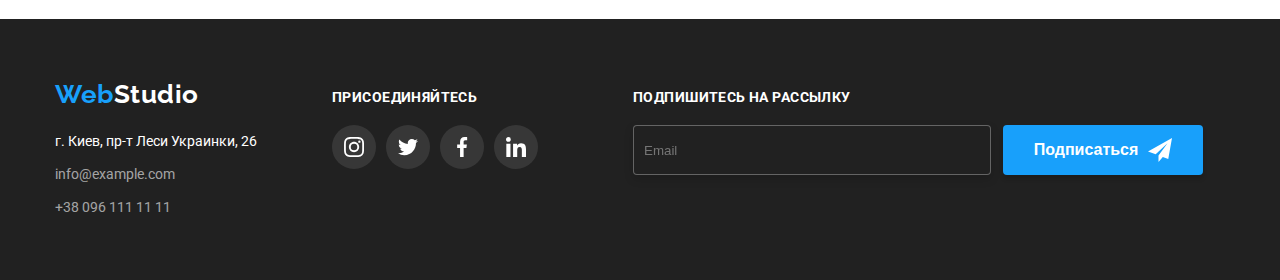
==== commit 03c67117: "update" ====
--- a/portfolio.html
+++ b/portfolio.html
@@ -269,7 +269,7 @@
      <form action="#">
      <div class="submit-form">
       <label for="email"></label>  
-      <input type="email" name="email" id="email" placeholder="Email">
+      <input class="form-input" type="email" name="email" id="email" placeholder="Email">
       <button type="submit" class="submit-button">
         Подписаться
         <svg class="submit-icon" width="24" height="24">
--- a/css/styles.css
+++ b/css/styles.css
@@ -339,6 +339,143 @@
     box-shadow: 0px 1px 3px rgb(0 0 0 / 12%), 0px 1px 1px rgb(0 0 0 / 14%), 0px 2px 1px rgb(0 0 0 / 20%);
     border-radius: 4px;
 }
+.modal-box{
+    text-align: center;
+    padding: 30px;
+    top: 75px;
+    left: 41px;
+    right: 39px;
+    bottom: 164px;
+}
+.box-title{
+    margin-bottom: 30px;
+    font-weight: 700;
+    font-size: 20px;
+    line-height: 23px;
+    text-align: center;
+    letter-spacing: .03em;
+    color: var(--title-text-color);
+}
+.modal-form-group{
+    display: flex;
+    flex-direction: column;
+    margin-bottom: 31px;
+    position: relative;
+}
+.modal-form-lable{
+    position: absolute;
+    top: -18px;
+    font-weight: 400;
+    font-size: 12px;
+    line-height: 14px;
+    letter-spacing: .01em;
+    color: #757575;
+}
+.modal-form-input{
+    outline: none;
+    padding: 20px;
+    height: 40px;
+    border: 1px solid rgba(33,33,33,.2);
+    border-radius: 4px;
+    padding: 11px;
+    padding-left: 42px;
+}
+.modal-form-icon{
+    fill: currentColor;
+    position: absolute;
+    left: 12px;
+    bottom: 50%;
+    transform: translateY(50%);
+}
+.modal-form-textarea{
+    display: block;
+    margin-bottom: 0;
+    height: 120px;
+    resize: none;
+    border: 1px solid rgba(33,33,33,.2);
+    border-radius: 4px;
+    padding: 11px;
+    outline: none;
+}
+.textarea{
+    font-family: inherit;
+    font-size: 100%;
+    line-height: 1.15;
+    margin: 0;
+}
+
+.modal-form-input:focus+.modal-form-icon{
+    fill: #18a0fb;
+
+}
+.modal-form-icon:focus+.modal-form-input{
+   ;
+}
+.modal-form-input:focus{
+ border: 1px solid var(--accent-color)
+}
+.check-input:checked+.check-icon {
+    background-color: var(--accent-color);
+    background-origin: border-box;
+    border-color: var(--accent-color);
+    fill: var(--primary-white-color);}
+    
+
+ .form-check{
+    margin-top: 20px;
+    margin-bottom: 30px;
+}
+.check-label{
+    display: flex;
+    align-items: center;
+    justify-content: center;
+    font-size: 14px;
+    line-height: 1.71;
+    color: #757575;
+}
+.check-input{
+    position: absolute;
+    width: 1px;
+    height: 1px;
+    margin: -1px;
+    border: 0;
+    padding: 0;
+    clip: rect(0 0 0 0);
+    overflow: hidden;
+}
+.check-icon{
+    width: 16px;
+    height: 15px;
+    border: 2px solid #212121;
+    border-radius: 2px;
+    fill: none;
+    margin-right: 7px;
+    cursor: pointer;
+}
+.check-link{
+    margin-left: 7px;
+    font-weight: 400;
+    font-size: 14px;
+    line-height: 24px;
+    letter-spacing: .03em;
+    -webkit-text-decoration-line: underline;
+    text-decoration-line: underline;
+    color: #2196f3;
+}
+.modal-form-button{
+    width: 200px;
+    height: 50px;
+    color: var(--primary-white-color);
+    background: var(--accent-color);
+    border: none;
+    border-radius: 4px;
+    box-shadow: 0px 4px 4px rgb(0 0 0 / 15%);
+    font-weight: 700;
+    line-height: 30px;
+    font-size: 16px;
+    letter-spacing: .06em;
+    cursor: pointer;
+}
 .close{
     position: fixed;
     top: 8px;
@@ -358,6 +495,9 @@
     right: 0;
     left: 0;
 
+}
+.icon-close:hover{
+    fill: var(--accent-color);
 }
 
 /* Section-pr */
@@ -733,27 +873,27 @@
 .form-input{
     padding-left: 10px;
     height: 50px;
-    background: #2f303a;
+    background: var(--title-text-color);
     color: rgba(255,255,255,.6);
     border: 1px solid rgba(255,255,255,.3);
     border-radius: 4px;
     filter: drop-shadow(0px 4px 4px rgba(0, 0, 0, 0.15));
-    width: 358px;
+    width: 358px; 
 }
  .input{
     font-family: inherit;
     font-size: 100%;
     line-height: 1.15;
     margin: 0;
-    width: 358px;
-    padding-left: 10px;
+   /*-- width: 358px;
+     padding-left: 10px;
     height: 50px;
     background: #2f303a;
     color: rgba(255,255,255,.6);
     border: 1px solid rgba(255,255,255,.3);
     border-radius: 4px;
-    filter: drop-shadow(0px 4px 4px rgba(0, 0, 0, 0.15));
-}
+    filter: drop-shadow(0px 4px 4px rgba(0, 0, 0, 0.15)); --*/
+} 
     
 
 .submit-button{
